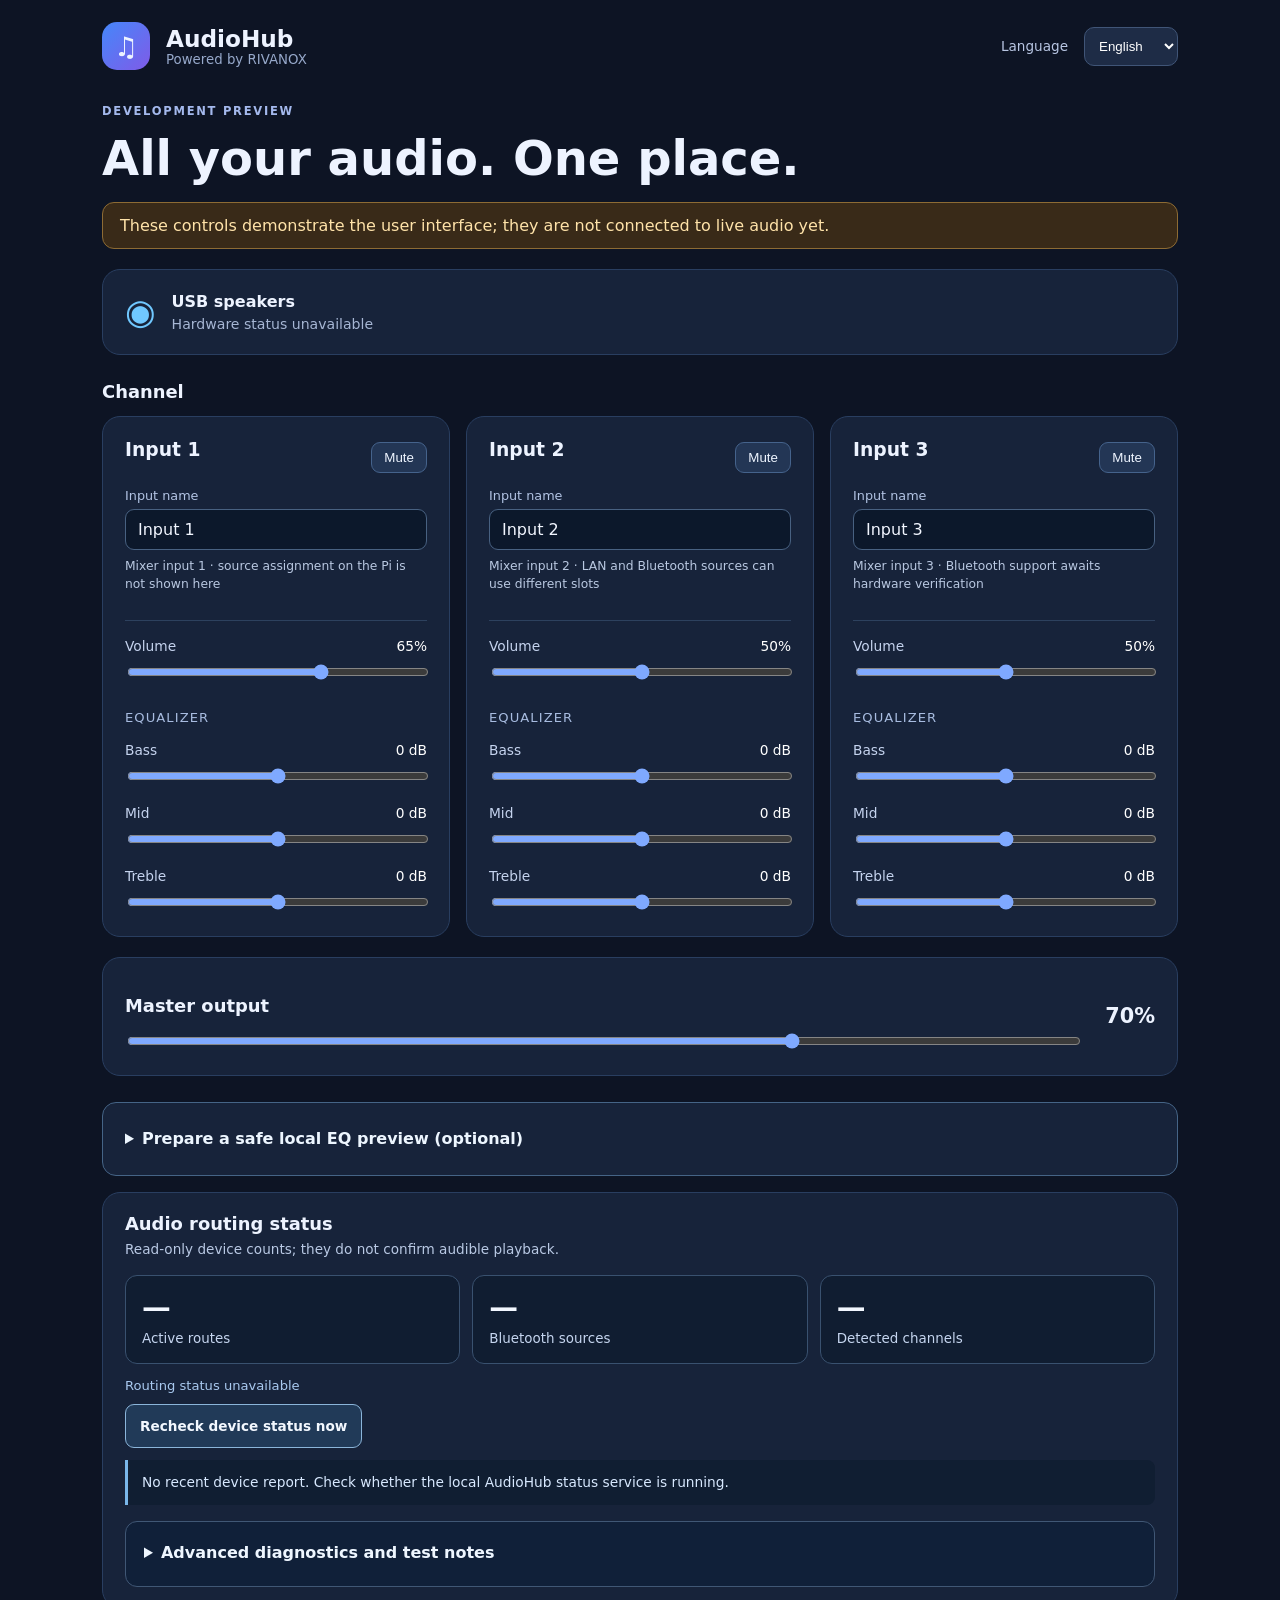
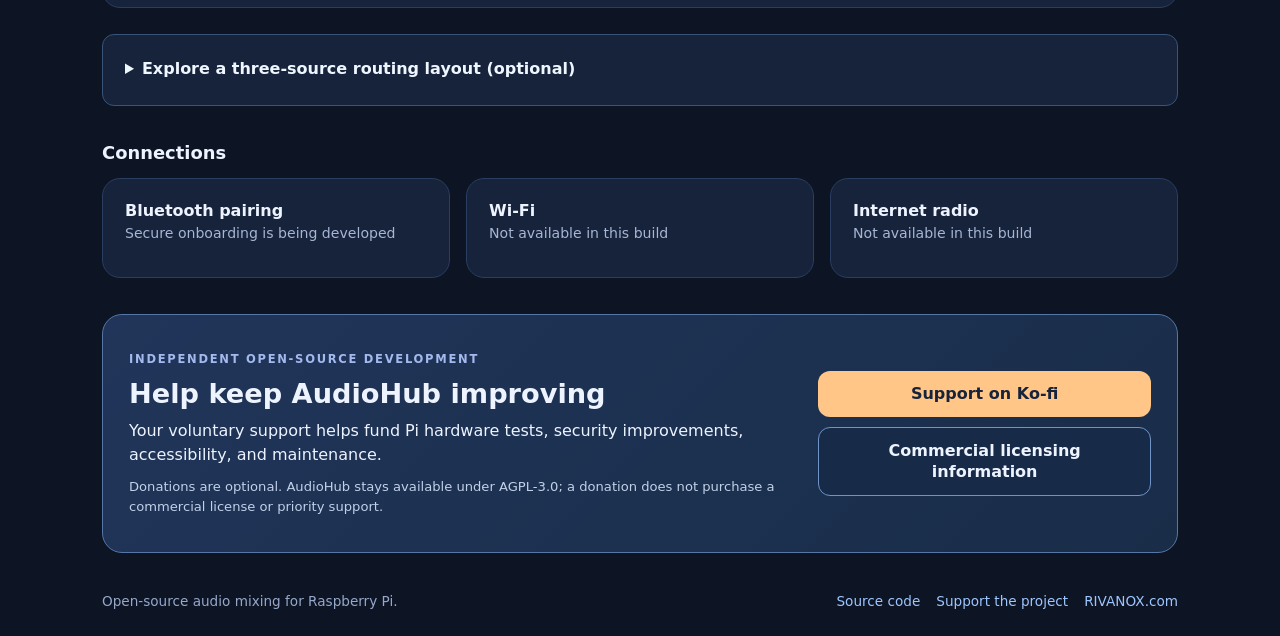
==== web/index.html @ e11a84d7 "feat(web): add accessible neutral three-band EQ local preview guide" ====
<!doctype html>
<html lang="en">
<head>
  <meta charset="utf-8">
  <meta name="viewport" content="width=device-width, initial-scale=1">
  <meta name="theme-color" content="#10192b">
  <meta name="description" content="AudioHub – multilingual audio mixer for Raspberry Pi, powered by RIVANOX">
  <title>AudioHub · RIVANOX</title>
  <link rel="stylesheet" href="./styles.css">
  <script src="./app.js" defer></script>
</head>
<body>
  <div class="shell">
    <header>
      <div class="brand"><div class="logo" aria-hidden="true">♫</div><div><strong>AudioHub</strong><small data-t="powered">Powered by RIVANOX</small></div></div>
      <label class="language"><span data-t="language">Language</span><select id="language" aria-label="Language">
        <option value="en">English</option><option value="de">Deutsch</option><option value="es">Español</option><option value="fr">Français</option><option value="it">Italiano</option>
      </select></label>
    </header>
    <main>
      <div class="intro"><p class="eyebrow" data-t="preview">Development preview</p><h1 data-t="tagline">All your audio. One place.</h1></div>
      <div class="warning" role="status" data-t="previewNotice">These controls demonstrate the user interface; they are not connected to live audio yet.</div>
      <section class="device">
        <div class="device-icon" aria-hidden="true">◉</div>
        <div><strong data-t="speaker">USB speakers</strong><p data-t="speakerState">Hardware detection pending</p></div>
      </section>
      
      <h2 data-t="channel">Channel</h2>
      <div id="channels" class="grid"></div>
      <section class="device master"><div><h2 data-t="master">Master output</h2><input id="master" type="range" min="0" max="100" value="70" aria-label="Master output"></div><output id="master-value" for="master">70%</output></section>
      <details class="eq-operator-guide" id="eq-operator-guide">
        <summary data-t="eqGuideTitle">Prepare a safe local EQ preview (optional)</summary>
        <p id="eq-guide-note" data-t="eqGuideNotice">Browser EQ sliders are only examples, not saved Pi settings. This guide never reads or changes device EQ, routing or sound. Run commands only at an authorized Pi terminal.</p>
        <div class="eq-guide-fields">
          <label for="eq-guide-slot"><span data-t="eqGuideSlot">Technical input for the example</span>
            <select id="eq-guide-slot" aria-describedby="eq-guide-note">
              <option value="music" data-t="input1">Input 1</option>
              <option value="laptop" data-t="input2">Input 2</option>
              <option value="tablet" data-t="input3">Input 3</option>
            </select>
          </label>
        </div>
        <p id="eq-guide-feedback" role="status" aria-live="polite" data-t="eqGuideReady">Read-only local preview prepared from browser-only example values.</p>
        <label for="eq-guide-preview-command" data-t="eqGuidePreviewLabel">1. Review an EQ curve at the Pi (never applies audio)</label>
        <textarea id="eq-guide-preview-command" readonly rows="2" spellcheck="false" aria-describedby="eq-guide-note eq-guide-feedback"></textarea>
        <div class="eq-guide-actions">
          <button type="button" id="eq-guide-copy-preview" data-t="eqGuideCopyPreview">Copy preview command</button>
        </div>
        <label for="eq-guide-compare-command" data-t="eqGuideCompareLabel">2. Read saved versus staged EQ status at the Pi</label>
        <textarea id="eq-guide-compare-command" readonly rows="2" spellcheck="false" aria-describedby="eq-guide-note eq-guide-compare-note">PYTHONPATH=/opt/audiohub/src python3 -m audiohub.eq_setup --compare-staged --format text</textarea>
        <p id="eq-guide-compare-note" data-t="eqGuideCompareNotice">Even a matching on-disk stage does not prove it is loaded or audible. Saving and staging require separate owner-local confirmation; neither happens here.</p>
        <div class="eq-guide-actions">
          <button type="button" id="eq-guide-copy-compare" data-t="eqGuideCopyCompare">Copy status command</button>
          <span id="eq-guide-copy-status" role="status" aria-live="polite"></span>
        </div>
        <fieldset class="eq-guide-transfer" aria-describedby="eq-guide-transfer-note">
          <legend data-t="eqGuideTransferTitle">Preview copying or swapping two saved input EQ curves</legend>
          <p id="eq-guide-transfer-note" data-t="eqGuideTransferNotice">This generates only a local Pi preview. The browser cannot read actual saved curves; choosing an input does not change its EQ.</p>
          <div class="eq-guide-fields">
            <label for="eq-guide-transfer-mode"><span data-t="eqGuideTransferMode">Operation</span>
              <select id="eq-guide-transfer-mode">
                <option value="copy-eq" data-t="eqGuideTransferCopy">Copy source EQ to target</option>
                <option value="swap-eq" data-t="eqGuideTransferSwap">Swap both EQ curves</option>
              </select>
            </label>
            <label for="eq-guide-transfer-source"><span data-t="eqGuideTransferSource">Source or first input</span>
              <select id="eq-guide-transfer-source">
                <option value="music" data-t="input1">Input 1</option>
                <option value="laptop" data-t="input2">Input 2</option>
                <option value="tablet" data-t="input3">Input 3</option>
              </select>
            </label>
            <label for="eq-guide-transfer-target"><span data-t="eqGuideTransferTarget">Target or second input</span>
              <select id="eq-guide-transfer-target">
                <option value="music" data-t="input1">Input 1</option>
                <option value="laptop" data-t="input2">Input 2</option>
                <option value="tablet" data-t="input3" selected>Input 3</option>
              </select>
            </label>
          </div>
          <p id="eq-guide-transfer-feedback" role="status" aria-live="polite" data-t="eqGuideTransferReady">Read-only Pi command prepared. The actual saved EQ is checked only in the local preview.</p>
          <label for="eq-guide-transfer-command" data-t="eqGuideTransferCommandLabel">3. Review both inputs in a local read-only preview</label>
          <textarea id="eq-guide-transfer-command" readonly rows="2" spellcheck="false" aria-describedby="eq-guide-transfer-note eq-guide-transfer-feedback"></textarea>
          <div class="eq-guide-actions">
            <button type="button" id="eq-guide-copy-transfer" data-t="eqGuideTransferCopyCommand">Copy transfer preview</button>
          </div>
        </fieldset>
        <fieldset class="eq-guide-neutral" aria-describedby="eq-guide-neutral-note">
          <legend data-t="eqGuideNeutralTitle">Preview a neutral (0 dB) EQ curve for one input</legend>
          <p id="eq-guide-neutral-note" data-t="eqGuideNeutralNotice">Only a local Pi read-only preview is generated. Neutralizing EQ affects the saved three-band curve only after a separate owner approval; this browser never changes it.</p>
          <div class="eq-guide-fields">
            <label for="eq-guide-neutral-slot"><span data-t="eqGuideNeutralSlot">Input to preview</span>
              <select id="eq-guide-neutral-slot" aria-describedby="eq-guide-neutral-note">
                <option value="music" data-t="input1">Input 1</option>
                <option value="laptop" data-t="input2">Input 2</option>
                <option value="tablet" data-t="input3">Input 3</option>
              </select>
            </label>
          </div>
          <p id="eq-guide-neutral-feedback" role="status" aria-live="polite" data-t="eqGuideNeutralReady">A non-mutating preview can show the difference from the saved EQ to 0 dB.</p>
          <label for="eq-guide-neutral-command" data-t="eqGuideNeutralCommandLabel">4. Preview neutral saved EQ at the Pi (no save or audio change)</label>
          <textarea id="eq-guide-neutral-command" readonly rows="2" spellcheck="false" aria-describedby="eq-guide-neutral-note eq-guide-neutral-feedback"></textarea>
          <div class="eq-guide-actions">
            <button type="button" id="eq-guide-copy-neutral" data-t="eqGuideNeutralCopyCommand">Copy neutral-EQ preview</button>
          </div>
        </fieldset>
      </details>
      <section class="routing-summary" aria-labelledby="routing-title">
        <h2 id="routing-title" data-t="routingTitle">Audio routing status</h2>
        <p class="routing-explainer" data-t="routingNotice">Read-only device counts; they do not confirm audible playback.</p>
        <div class="routing-metrics">
          <div class="routing-metric"><strong id="routing-routes">—</strong><span data-t="routingRoutes">Active routes</span></div>
          <div class="routing-metric"><strong id="routing-bluetooth">—</strong><span data-t="routingBluetooth">Bluetooth sources</span></div>
          <div class="routing-metric"><strong id="routing-channels">—</strong><span data-t="routingChannels">Detected channels</span></div>
        </div>
        <p class="routing-freshness" id="routing-freshness" role="status" aria-live="polite" data-t="routingPending">Waiting for first status check</p>
        <div class="routing-recheck-actions"><button type="button" id="routing-recheck" data-t="routingRecheck">Recheck device status now</button><span id="routing-recheck-status" role="status" aria-live="polite"></span></div>
        <p class="routing-diagnostic" id="routing-diagnostic" aria-live="polite" data-t="routingDiagPending">Diagnostic guidance will appear after the first status check.</p>
        <details class="routing-tools-panel" id="routing-tools-panel">
          <summary data-t="routingToolsTitle">Advanced diagnostics and test notes</summary>
          <p class="routing-tools-note" data-t="routingToolsNote">Optional local test notes, sanitized history, JSON export and comparison. These do not prove audible sound or authorize a release.</p>
        <details class="routing-history-panel">
          <summary data-t="routingHistoryTitle">Recent local routing changes</summary>
          <p class="routing-history-note" data-t="routingHistoryNote">Up to eight sanitized changes seen on this page are also included in the diagnostic JSON download. Times come from your browser clock. This does not prove audio or hardware fitness; reloading the page clears the history.</p>
          <ol id="routing-history-list" class="routing-history-list" aria-live="off"></ol>
          <div class="routing-history-actions"><button type="button" id="routing-history-clear" data-t="routingHistoryClear">Clear change history</button><span id="routing-history-status" role="status" aria-live="polite"></span></div>
        </details>
        <fieldset class="routing-observations" aria-describedby="routing-observations-note">
          <legend data-t="routingObservationsTitle">Manual sound observations</legend>
          <p id="routing-observations-note" data-t="routingObservationsNote">Record what you personally heard during an isolated test. These unverified selections exist only on this page (reloading resets them) and do not approve the hardware or a release. The exported timestamp comes from your browser clock.</p>
          <div class="routing-observation-grid">
            <label for="routing-observation-usb"><span data-t="routingObservationUsb">USB speaker sound</span><select id="routing-observation-usb">
              <option value="not_tested" data-t="routingNotTested">Not tested</option><option value="heard" data-t="routingHeard">Heard</option><option value="not_heard" data-t="routingNotHeard">Not heard</option>
            </select></label>
            <label for="routing-observation-bluetooth"><span data-t="routingObservationBluetooth">Bluetooth source sound</span><select id="routing-observation-bluetooth">
              <option value="not_tested" data-t="routingNotTested">Not tested</option><option value="heard" data-t="routingHeard">Heard</option><option value="not_heard" data-t="routingNotHeard">Not heard</option>
            </select></label>
            <label for="routing-observation-three"><span data-t="routingObservationThree">Three inputs audible simultaneously</span><select id="routing-observation-three">
              <option value="not_tested" data-t="routingNotTested">Not tested</option><option value="heard" data-t="routingHeard">Heard</option><option value="not_heard" data-t="routingNotHeard">Not heard</option>
            </select></label>
            <label for="routing-observation-dual-bt"><span data-t="routingObservationDualBluetooth">Two Bluetooth sources audible simultaneously</span><select id="routing-observation-dual-bt">
              <option value="not_tested" data-t="routingNotTested">Not tested</option><option value="heard" data-t="routingHeard">Heard</option><option value="not_heard" data-t="routingNotHeard">Not heard</option>
            </select></label>
            <label for="routing-observation-usb-reconnect"><span data-t="routingObservationUsbReconnect">USB sound after reconnecting speakers</span><select id="routing-observation-usb-reconnect">
              <option value="not_tested" data-t="routingNotTested">Not tested</option><option value="heard" data-t="routingHeard">Heard</option><option value="not_heard" data-t="routingNotHeard">Not heard</option>
            </select></label>
          </div>
          <div class="routing-reset-actions"><button type="button" id="routing-observations-reset" data-t="routingObservationsReset">Clear test observations</button><span id="routing-observations-reset-status" role="status" aria-live="polite"></span></div>
        </fieldset>
        <div class="routing-export-actions"><button type="button" id="routing-export" class="routing-export" data-t="routingExport">Download diagnostic report</button><span id="routing-export-status" role="status" aria-live="polite"></span></div>
        <details class="routing-compare-panel">
          <summary data-t="routingCompareTitle">Compare a previous diagnostic report</summary>
          <p id="routing-compare-note" data-t="routingCompareNote">Choose a previous AudioHub v4 JSON report from this device (maximum 64 KiB). It stays in this browser and is never uploaded. Sanitized routing counts are compared with recent live status; former human listening notes are compared with your current selections. Neither comparison proves audible sound or hardware acceptance.</p>
          <div class="routing-compare-actions">
            <label for="routing-compare-file" data-t="routingCompareFile">Previous local JSON report</label>
            <input type="file" id="routing-compare-file" accept=".json,application/json" aria-describedby="routing-compare-note" />
            <button type="button" id="routing-compare-clear" data-t="routingCompareClear">Clear comparison</button>
          </div>
          <p id="routing-compare-status" role="status" aria-live="polite" data-t="routingCompareNoFile">No comparison report selected.</p>
          <div class="routing-compare-table-wrap">
            <table id="routing-compare-table" hidden>
              <caption data-t="routingCompareTitle">Compare a previous diagnostic report</caption>
              <thead><tr><th scope="col" data-t="routingCompareColumnMetric">Metric</th><th scope="col" data-t="routingCompareColumnPrevious">Previous report</th><th scope="col" data-t="routingCompareColumnCurrent">Live status</th><th scope="col" data-t="routingCompareColumnChange">Change</th></tr></thead>
              <tbody>
                <tr><th scope="row" data-t="routingCompareUsb">USB speakers detected</th><td id="routing-compare-old-usb"></td><td id="routing-compare-new-usb"></td><td id="routing-compare-diff-usb"></td></tr>
                <tr><th scope="row" data-t="routingRoutes">Active routes</th><td id="routing-compare-old-active_routes"></td><td id="routing-compare-new-active_routes"></td><td id="routing-compare-diff-active_routes"></td></tr>
                <tr><th scope="row" data-t="routingBluetooth">Bluetooth sources</th><td id="routing-compare-old-bluetooth_sources"></td><td id="routing-compare-new-bluetooth_sources"></td><td id="routing-compare-diff-bluetooth_sources"></td></tr>
                <tr><th scope="row" data-t="routingChannels">Detected channels</th><td id="routing-compare-old-virtual_channel_count"></td><td id="routing-compare-new-virtual_channel_count"></td><td id="routing-compare-diff-virtual_channel_count"></td></tr>
              </tbody>
            </table>
          </div>
          <h3 class="routing-compare-observations-heading" data-t="routingCompareObservationsTitle">Manual listening observations</h3>
          <p class="routing-compare-observations-note" data-t="routingCompareObservationsNote">These are human-entered notes, not device measurements or proof of sound. Compare the previous report with selections on this page; missing or invalid earlier notes stay unavailable.</p>
          <div class="routing-compare-table-wrap">
            <table id="routing-compare-observations-table" hidden>
              <caption data-t="routingCompareObservationsTitle">Manual listening observations</caption>
              <thead><tr><th scope="col" data-t="routingCompareColumnMetric">Test</th><th scope="col" data-t="routingCompareColumnPrevious">Previous report</th><th scope="col" data-t="routingCompareObservationsCurrent">Current manual note</th><th scope="col" data-t="routingCompareColumnChange">Change</th></tr></thead>
              <tbody>
                <tr><th scope="row" data-t="routingObservationUsb">USB speaker sound</th><td id="routing-compare-note-old-usb_output_audio"></td><td id="routing-compare-note-new-usb_output_audio"></td><td id="routing-compare-note-diff-usb_output_audio"></td></tr>
                <tr><th scope="row" data-t="routingObservationBluetooth">Bluetooth source sound</th><td id="routing-compare-note-old-bluetooth_source_audio"></td><td id="routing-compare-note-new-bluetooth_source_audio"></td><td id="routing-compare-note-diff-bluetooth_source_audio"></td></tr>
                <tr><th scope="row" data-t="routingObservationThree">Three inputs audible simultaneously</th><td id="routing-compare-note-old-three_inputs_simultaneously_audible"></td><td id="routing-compare-note-new-three_inputs_simultaneously_audible"></td><td id="routing-compare-note-diff-three_inputs_simultaneously_audible"></td></tr>
                <tr><th scope="row" data-t="routingObservationDualBluetooth">Two Bluetooth sources audible simultaneously</th><td id="routing-compare-note-old-two_bluetooth_sources_simultaneously_audible"></td><td id="routing-compare-note-new-two_bluetooth_sources_simultaneously_audible"></td><td id="routing-compare-note-diff-two_bluetooth_sources_simultaneously_audible"></td></tr>
                <tr><th scope="row" data-t="routingObservationUsbReconnect">USB sound after reconnecting speakers</th><td id="routing-compare-note-old-usb_audio_after_reconnect"></td><td id="routing-compare-note-new-usb_audio_after_reconnect"></td><td id="routing-compare-note-diff-usb_audio_after_reconnect"></td></tr>
              </tbody>
            </table>
          </div>
        </details>
        </details>
      </section>
      <details class="routing-plan-disclosure">
        <summary data-t="routingPlanDisclosureTitle">Explore a three-source routing layout (optional)</summary>
        <p class="routing-plan-disclosure-note" data-t="routingPlanDisclosureNote">Offline what-if planner; does not read or change the actual device.</p>
      <section class="routing-plan" aria-labelledby="routing-plan-title">
        <h2 id="routing-plan-title" data-t="routingPlanTitle">Try a three-input routing layout</h2>
        <p id="routing-plan-note" class="routing-plan-note" data-t="routingPlanNotice">Browser-only example. Choose the mixer input for LAN and up to two unnamed Bluetooth sources. This cannot read or change real device assignments, pairing or sound.</p>
        <div class="routing-plan-options" role="group" aria-describedby="routing-plan-note">
          <label for="routing-plan-lan"><span data-t="routingPlanLan">LAN source</span>
            <select id="routing-plan-lan">
              <option value="music" data-t="input1">Input 1</option>
              <option value="laptop" data-t="input2" selected>Input 2</option>
              <option value="tablet" data-t="input3">Input 3</option>
            </select>
          </label>
          <label for="routing-plan-bt1"><span data-t="routingPlanBt1">Bluetooth source 1 (example)</span>
            <select id="routing-plan-bt1">
              <option value="unused" data-t="routingPlanUnused">Unassigned</option>
              <option value="music" data-t="input1" selected>Input 1</option>
              <option value="laptop" data-t="input2">Input 2</option>
              <option value="tablet" data-t="input3">Input 3</option>
            </select>
          </label>
          <label for="routing-plan-bt2"><span data-t="routingPlanBt2">Bluetooth source 2 (example)</span>
            <select id="routing-plan-bt2">
              <option value="unused" data-t="routingPlanUnused">Unassigned</option>
              <option value="music" data-t="input1">Input 1</option>
              <option value="laptop" data-t="input2">Input 2</option>
              <option value="tablet" data-t="input3" selected>Input 3</option>
            </select>
          </label>
        </div>
        <p id="routing-plan-status" class="routing-plan-status" role="status" aria-live="polite">Example layout only; nothing applied.</p>
        <ul id="routing-plan-list" class="routing-plan-list" aria-label="Example routing assignments"></ul>
        <div class="routing-plan-actions">
          <button type="button" id="routing-plan-reset" data-t="routingPlanReset">Reset example layout</button>
          <span id="routing-plan-reset-status" role="status" aria-live="polite"></span>
        </div>
        <div class="routing-plan-command" aria-labelledby="routing-plan-command-title">
          <h3 id="routing-plan-command-title" data-t="routingGuideTitle">Prepare a local read-only route preview</h3>
          <p id="routing-guide-intro" data-t="routingGuideIntro">Only for an existing manual LAN plus two-Bluetooth assignment. Check the current private source slots on the Pi first. The browser cannot detect actual Bluetooth identities or routing.</p>
          <p class="routing-guide-inspect" data-t="routingGuideInspect">On the authorized local Pi terminal, first inspect: python3 -m audiohub.source_routes --format text slots</p>
          <div class="routing-plan-options" role="group" aria-describedby="routing-guide-intro">
            <label for="routing-guide-from-bt1"><span data-t="routingGuideFromBt1">Current input of Bluetooth source A (verified locally)</span>
              <select id="routing-guide-from-bt1">
                <option value="unknown" data-t="routingGuideUnknown" selected>Choose verified current input</option>
                <option value="music" data-t="input1">Input 1</option>
                <option value="laptop" data-t="input2">Input 2</option>
                <option value="tablet" data-t="input3">Input 3</option>
              </select>
            </label>
            <label for="routing-guide-from-bt2"><span data-t="routingGuideFromBt2">Current input of Bluetooth source B (verified locally)</span>
              <select id="routing-guide-from-bt2">
                <option value="unknown" data-t="routingGuideUnknown" selected>Choose verified current input</option>
                <option value="music" data-t="input1">Input 1</option>
                <option value="laptop" data-t="input2">Input 2</option>
                <option value="tablet" data-t="input3">Input 3</option>
              </select>
            </label>
          </div>
          <p id="routing-guide-status" class="routing-plan-status" role="status" aria-live="polite" data-t="routingGuideNeedSlots">No command yet: select both verified current Bluetooth inputs and all three distinct target inputs.</p>
          <section class="routing-guide-comparison" aria-labelledby="routing-guide-comparison-title" aria-describedby="routing-guide-comparison-note">
            <h4 id="routing-guide-comparison-title" data-t="routingGuideComparisonTitle">Assumed current → planned roles</h4>
            <p id="routing-guide-comparison-note" data-t="routingGuideComparisonNotice">The current layout is inferred only from the slots you selected, not read from the Pi. Confirm all source identities locally; possible audio interruptions are not predicted.</p>
            <ul id="routing-guide-comparison-list" aria-label="Assumed changes for each source" aria-live="polite" aria-relevant="additions removals text"></ul>
          </section>
          <label for="routing-guide-command"><span data-t="routingGuideCommandLabel">Read-only local preview command (copy manually; never executed here)</span></label>
          <textarea id="routing-guide-command" readonly rows="3" spellcheck="false" aria-describedby="routing-guide-status routing-guide-warning" placeholder="" autocomplete="off"></textarea>
          <p id="routing-guide-warning" class="routing-plan-scope" data-t="routingGuideWarning">This only prepares a read-only local CLI preview. It does not verify device identity, pair devices, connect, apply routes or authorize confirmation. Match the current private policy and independently inspect its revision before any local change.</p>
        </div>
        <p class="routing-plan-scope" data-t="routingPlanScope">The real Pi route policy is private and unavailable to this page. Source assignments still require an authorized local terminal, a read-only revision preview and separate confirmation. Bluetooth labels here are placeholders, not device identities.</p>
      </section>
      </details>
      <section class="extra"><h2 data-t="connection">Connections</h2><div class="grid small"><div class="tile"><strong data-t="bluetooth">Bluetooth pairing</strong><p data-t="security">Secure onboarding is being developed</p></div><div class="tile"><strong data-t="wifi">Wi-Fi</strong><p data-t="notAvailable">Not available in this build</p></div><div class="tile"><strong data-t="radio">Internet radio</strong><p data-t="notAvailable">Not available in this build</p></div></div></section>
      <section class="support-feature" aria-labelledby="support-feature-title">
        <div class="support-feature-copy">
          <p class="eyebrow" data-t="sustainabilityEyebrow">Independent open-source development</p>
          <h2 id="support-feature-title" data-t="sustainabilityTitle">Help keep AudioHub improving</h2>
          <p data-t="sustainabilityDescription">Your voluntary support helps fund Pi hardware tests, security improvements, accessibility, and maintenance.</p>
          <p class="support-feature-disclosure" data-t="sustainabilityDisclosure">Donations are optional. AudioHub stays available under AGPL-3.0; a donation does not purchase a commercial license or priority support.</p>
        </div>
        <div class="support-feature-actions">
          <a class="support-feature-primary" href="https://ko-fi.com/RIVANOX" rel="noopener noreferrer" data-t="sustainabilityDonate">Support on Ko-fi</a>
          <a class="support-feature-secondary" href="https://github.com/RIVANOXcom/rivanox-audiohub/blob/main/docs/COMMERCIAL-LICENSING.md" rel="noopener noreferrer" data-t="sustainabilityCommercial">Commercial licensing information</a>
        </div>
      </section>
    </main>
    <footer><span data-t="copyright">Open-source audio mixing for Raspberry Pi.</span><nav><a href="https://github.com/RIVANOXcom/rivanox-audiohub" data-t="source" rel="noopener noreferrer">Source code</a><a href="https://ko-fi.com/RIVANOX" data-t="support" rel="noopener noreferrer">Support the project</a><a href="https://rivanox.com" rel="noopener noreferrer">RIVANOX.com</a></nav></footer>
  </div>
</body>
</html>
---- web/styles.css ----
:root{color-scheme:dark;font-family:system-ui,-apple-system,BlinkMacSystemFont,"Segoe UI",sans-serif;background:#0d1424;color:#edf3ff}*{box-sizing:border-box}body{margin:0}.shell{max-width:1120px;margin:auto;padding:22px}header,.brand,.language,.device,footer,.slider-title{display:flex;align-items:center;justify-content:space-between;gap:16px}.brand{justify-content:flex-start}.brand strong{display:block;font-size:1.45rem}.brand small{display:block;color:#97a9cb}.logo{font-size:27px;font-weight:bold;background:linear-gradient(135deg,#4587fa,#7f5be8);width:48px;height:48px;display:grid;place-items:center;border-radius:15px}.language{font-size:.85rem;color:#b8c6e3}.language select{background:#1e2c46;border:1px solid #405577;color:#fff;border-radius:10px;padding:10px}.intro{margin:34px 0 16px}.eyebrow{text-transform:uppercase;letter-spacing:.15em;color:#a4b9ed;font-size:.72rem;font-weight:800}.intro h1{font-size:clamp(1.8rem,4vw,3rem);margin:0}.warning{padding:13px 17px;background:#392a18;border:1px solid #8d6b34;color:#ffe3a9;border-radius:12px;margin-bottom:20px}.device,.card,.tile{background:#17233a;border:1px solid #293e60;border-radius:18px;padding:22px}.device{justify-content:flex-start;margin-bottom:26px}.device-icon{font-size:35px;color:#70c8ff}.device p,.tile p{color:#a6b6d4;margin:5px 0 0;font-size:.88rem}h2{font-size:1.12rem}.grid{display:grid;grid-template-columns:repeat(3,minmax(0,1fr));gap:16px}.card h3{margin:0 0 16px}.card-top{display:flex;justify-content:space-between;gap:10px;align-items:center}.card button{padding:7px 12px;border:1px solid #45638c;background:#233655;color:#eef5ff;border-radius:9px;cursor:pointer}.card button[aria-pressed="true"]{background:#713c47}.control{margin-top:17px}.slider-title{font-size:.86rem;margin-bottom:8px;color:#c5d3ee}.slider-title output{color:#fff;font-variant-numeric:tabular-nums}input[type=range]{accent-color:#7fa9ff;width:100%;cursor:pointer}.card .eq-title{margin-top:26px;font-size:.82rem;color:#a8bce0;text-transform:uppercase;letter-spacing:.08em}.master{margin-top:20px;justify-content:space-between}.master>div{flex:1}.master output{font-size:1.3rem;font-weight:800;min-width:60px;text-align:right}.extra{margin:36px 0}.small .tile{min-height:100px}footer{margin:40px 0 5px;color:#96a8ca;font-size:.85rem;align-items:flex-start}footer nav{display:flex;flex-wrap:wrap;gap:16px}a{color:#9dc6ff;text-decoration:none}a:hover{text-decoration:underline}button:focus-visible,select:focus-visible,input:focus-visible,a:focus-visible{outline:2px solid #d8a1ff;outline-offset:3px}@media(max-width:800px){.grid{grid-template-columns:1fr}header{align-items:flex-start}.brand strong{font-size:1.2rem}.language{display:block;text-align:right}footer{flex-direction:column}.shell{padding:15px}.card{padding:20px}}

.channel-identity{padding:12px 0 8px;border-bottom:1px solid #2d415e}.channel-name-label{display:block;font-size:.8rem;color:#b3c4e4;margin-bottom:6px}.channel-name-input{display:block;width:100%;padding:10px 12px;background:#0c182b;color:#f2f6ff;border:1px solid #486181;border-radius:9px;font:inherit}.channel-hint{color:#b9c8e1;font-size:.77rem;line-height:1.4;margin:8px 0 4px}.channel-name-status{display:block;font-size:.75rem;color:#a6cafa;min-height:1.25em}.channel-name-input:focus-visible{outline:2px solid #d8a1ff;outline-offset:3px}


/* Voluntary RIVANOX funding: visible but never a paywall or audio control. */
.support-feature{display:grid;grid-template-columns:minmax(0,1.6fr) minmax(220px,.8fr);align-items:center;gap:24px;margin:36px 0 12px;padding:26px;border:1px solid #5577a5;border-radius:20px;background:linear-gradient(135deg,#203559,#192d49)}
.support-feature h2{font-size:clamp(1.25rem,2.2vw,1.7rem);margin:8px 0 10px}
.support-feature-copy>p:not(.eyebrow){line-height:1.5;margin:10px 0}
.support-feature-disclosure{font-size:.82rem;color:#c1d1e8}
.support-feature-actions{display:flex;flex-direction:column;gap:10px}
.support-feature-actions a{display:block;min-height:44px;padding:12px 15px;border-radius:12px;font-weight:700;text-align:center;line-height:1.35}
.support-feature-primary{background:#ffc688;color:#17233a;text-decoration:none}
.support-feature-primary:hover{background:#ffe0b0;color:#10192b;text-decoration:none}
.support-feature-secondary{background:#172a48;border:1px solid #7094c7;color:#edf3ff}
.support-feature-secondary:hover{background:#283f66;color:#fff;text-decoration:none}
@media(max-width:800px){.support-feature{grid-template-columns:minmax(0,1fr);padding:20px}}

/* Name validation: show the same error state visually and to assistive tech. */
.channel-name-input[aria-invalid="true"]{border-color:#ffb5b5;box-shadow:0 0 0 1px #ffb5b5}
.channel-name-status[data-invalid="true"]{color:#ffcece}

/* Read-only, sanitized device metrics. Values are unknown without fresh status. */
.routing-summary{background:#17233a;border:1px solid #293e60;border-radius:18px;padding:20px 22px;margin:-10px 0 26px}
.routing-summary h2{margin:0 0 6px}
.routing-explainer{color:#b9c9e4;font-size:.85rem;line-height:1.45;margin:0 0 16px}
.routing-metrics{display:grid;grid-template-columns:repeat(3,minmax(0,1fr));gap:12px}
.routing-metric{background:#101d31;border:1px solid #39516f;border-radius:12px;padding:14px 16px;min-width:0}
.routing-metric strong{display:block;font-size:1.8rem;line-height:1.2;font-variant-numeric:tabular-nums;color:#f2f7ff}
.routing-metric span{display:block;font-size:.84rem;line-height:1.4;color:#c5d5ef;margin-top:5px}
.routing-freshness{color:#a9c9ef;font-size:.82rem;margin:14px 0 0}
@media(max-width:560px){.routing-summary{padding:18px}.routing-metrics{grid-template-columns:1fr}.routing-metric{display:flex;align-items:center;gap:16px}.routing-metric strong{min-width:28px}.routing-metric span{margin:0}}

/* Operator hints are read-only suggestions, never hardware acceptance results. */
.routing-diagnostic{margin:12px 0 0;padding:12px 14px;border-left:3px solid #79b6e9;border-radius:0 8px 8px 0;background:#101e32;color:#d8e9ff;font-size:.86rem;line-height:1.55}

/* Explicit, user-initiated export of redacted local read-only status only. */
.routing-export-actions{display:flex;flex-wrap:wrap;align-items:center;gap:12px;margin-top:16px}
.routing-export{font:inherit;font-weight:650;border:1px solid #93b9e3;border-radius:9px;background:#203b5a;color:#f3f8ff;padding:10px 14px;cursor:pointer;min-height:44px}
.routing-export:hover{background:#294c73}
.routing-export:focus-visible{outline:3px solid #d8a1ff;outline-offset:3px}
#routing-export-status{color:#c6d9f0;font-size:.82rem;line-height:1.45}

/* Explicit manual observations for offline alpha testing; not device proof. */
.routing-observations{margin:18px 0 0;padding:14px 16px;border:1px solid #436588;border-radius:12px;min-width:0}
.routing-observations legend{padding:0 8px;font-weight:650;color:#f3f7ff}
#routing-observations-note{color:#bfcee3;font-size:.82rem;line-height:1.5;margin:0 0 12px}
.routing-observation-grid{display:grid;grid-template-columns:repeat(3,minmax(0,1fr));gap:12px}
.routing-observation-grid label{display:flex;flex-direction:column;gap:8px;color:#dae7fa;font-size:.83rem;min-width:0}
.routing-observation-grid select{font:inherit;min-width:0;width:100%;min-height:44px;border:1px solid #7b9bbf;border-radius:8px;background:#0c1d35;color:#f3f7ff;padding:8px}
.routing-observation-grid select:focus-visible{outline:2px solid #d8a1ff;outline-offset:3px}
@media(max-width:700px){.routing-observation-grid{grid-template-columns:1fr}}

/* Clear only the browser-local, self-reported bench observations. */
.routing-reset-actions{display:flex;flex-wrap:wrap;align-items:center;gap:10px;margin-top:14px}
#routing-observations-reset{font:inherit;font-size:.85rem;min-height:44px;border:1px solid #80a9d3;border-radius:8px;background:#263b55;color:#f4f8ff;padding:10px 13px;cursor:pointer}
#routing-observations-reset:hover{background:#345475}
#routing-observations-reset:focus-visible{outline:3px solid #d8a1ff;outline-offset:3px}
#routing-observations-reset-status{font-size:.82rem;color:#c1dcf0;line-height:1.4}

/* On-demand read-only status recheck after changing physical connections. */
.routing-recheck-actions{display:flex;flex-wrap:wrap;align-items:center;gap:12px;margin-top:11px}
#routing-recheck{font:inherit;font-weight:600;font-size:.85rem;min-height:44px;background:#213a58;color:#f3f8ff;border:1px solid #8bb5da;border-radius:9px;padding:10px 14px;cursor:pointer}
#routing-recheck:hover{background:#2b4a6d}
#routing-recheck:focus-visible{outline:3px solid #d8a1ff;outline-offset:3px}
#routing-recheck-status{font-size:.82rem;line-height:1.4;color:#bfd8ef}

/* Bounded, session-only timeline of sanitized routing changes. */
.routing-history-panel{border:1px solid #355778;border-radius:12px;padding:12px 14px;margin:14px 0;background:#111f33}
.routing-history-panel summary{cursor:pointer;color:#e1edff;font-weight:650;min-height:32px}
.routing-history-panel summary:focus-visible{outline:3px solid #d8a1ff;outline-offset:3px}
.routing-history-note{color:#bfcfe3;font-size:.82rem;line-height:1.5}
.routing-history-list{margin:12px 0;padding-left:22px;color:#deebfc;font-size:.84rem;line-height:1.55}
.routing-history-list li{padding:5px 0;overflow-wrap:anywhere}
.routing-history-actions{display:flex;flex-wrap:wrap;align-items:center;gap:12px}
#routing-history-clear{font:inherit;min-height:44px;border:1px solid #8bb5da;background:#213a58;color:#f3f8ff;border-radius:9px;padding:10px 14px;cursor:pointer}
#routing-history-clear:hover{background:#2b4a6d}
#routing-history-clear:focus-visible{outline:3px solid #d8a1ff;outline-offset:3px}
#routing-history-status{color:#c4d9ed;font-size:.82rem;line-height:1.4}

/* Offline-only comparison of whitelisted v4 status counters; never a device command. */
.routing-compare-panel{margin:16px 0 0;border:1px solid #436588;border-radius:12px;background:#111f33;padding:12px 14px}
.routing-compare-panel summary{cursor:pointer;font-weight:650;color:#e1edff;min-height:32px}
.routing-compare-panel summary:focus-visible{outline:3px solid #d8a1ff;outline-offset:3px}
#routing-compare-note{font-size:.83rem;line-height:1.55;color:#bfcfe3}
.routing-compare-actions{display:flex;flex-wrap:wrap;gap:10px;align-items:center}
.routing-compare-actions label{font-size:.85rem;color:#e1edff}
#routing-compare-file{font:inherit;font-size:.82rem;min-height:44px;max-width:100%;color:#e1edff}
#routing-compare-file:focus-visible{outline:3px solid #d8a1ff;outline-offset:3px}
#routing-compare-clear{font:inherit;min-height:44px;background:#213a58;color:#f3f8ff;border:1px solid #8bb5da;border-radius:9px;padding:9px 13px;cursor:pointer}
#routing-compare-clear:hover{background:#2b4a6d}
#routing-compare-clear:focus-visible{outline:3px solid #d8a1ff;outline-offset:3px}
#routing-compare-status{font-size:.84rem;line-height:1.45;color:#c4d9ed}
.routing-compare-table-wrap{max-width:100%;overflow-x:auto}
#routing-compare-table{width:100%;border-collapse:collapse;font-size:.83rem;text-align:left}
#routing-compare-table[hidden]{display:none}
#routing-compare-table caption{position:absolute;width:1px;height:1px;padding:0;margin:-1px;overflow:hidden;clip:rect(0,0,0,0);white-space:nowrap}
#routing-compare-table th,#routing-compare-table td{padding:10px 8px;border-bottom:1px solid #355778;overflow-wrap:anywhere}
#routing-compare-table th{font-weight:600;color:#e1edff}
#routing-compare-table td{color:#c4d9ed}

/* Human-only hearing notes are visually separate from telemetry differences. */
.routing-compare-observations-heading{font-size:1rem;color:#e1edff;margin:18px 0 6px}
.routing-compare-observations-note{font-size:.82rem;color:#bfcfe3;line-height:1.5;margin:0 0 10px}
#routing-compare-observations-table{width:100%;border-collapse:collapse;font-size:.83rem;text-align:left}
#routing-compare-observations-table[hidden]{display:none}
#routing-compare-observations-table caption{position:absolute;width:1px;height:1px;padding:0;margin:-1px;overflow:hidden;clip:rect(0,0,0,0);white-space:nowrap}
#routing-compare-observations-table th,#routing-compare-observations-table td{padding:10px 8px;border-bottom:1px solid #355778;overflow-wrap:anywhere}
#routing-compare-observations-table th{font-weight:600;color:#e1edff}
#routing-compare-observations-table td{color:#c4d9ed}


/* Interactive browser-only source layout sketch. Never present it as device telemetry. */
.routing-plan{margin:0 0 26px;padding:20px 22px;background:#17233a;border:1px solid #385478;border-radius:18px}
.routing-plan h2{margin:0 0 8px}
.routing-plan-note,.routing-plan-scope{color:#bfcfe6;font-size:.85rem;line-height:1.55}
.routing-plan-note{margin:0 0 16px}
.routing-plan-scope{margin:14px 0 0}
.routing-plan-options{display:grid;grid-template-columns:repeat(3,minmax(0,1fr));gap:14px}
.routing-plan-options label{display:flex;flex-direction:column;gap:8px;color:#e4eefc;font-size:.86rem;min-width:0}
.routing-plan-options select{width:100%;min-width:0;min-height:44px;border:1px solid #759abd;border-radius:9px;background:#102039;color:#f3f8ff;font:inherit;padding:9px}
.routing-plan-status{font-size:.85rem;line-height:1.5;margin:15px 0 9px;color:#c5e1fa}
.routing-plan-status[data-invalid="true"]{color:#ffcece}
.routing-plan-list{display:grid;grid-template-columns:repeat(3,minmax(0,1fr));gap:10px;list-style:none;padding:0;margin:0}
.routing-plan-list li{min-width:0;border:1px solid #3a5578;background:#102039;border-radius:9px;padding:12px;color:#eef5ff;font-size:.85rem;overflow-wrap:anywhere}
.routing-plan-actions{display:flex;flex-wrap:wrap;align-items:center;gap:12px;margin-top:14px}
#routing-plan-reset{font:inherit;min-height:44px;background:#213a58;color:#f3f8ff;border:1px solid #8bb5da;border-radius:9px;padding:9px 14px;cursor:pointer}
#routing-plan-reset:hover{background:#2b4a6d}
#routing-plan-reset-status{font-size:.82rem;color:#c1dcf0}
@media(max-width:740px){.routing-plan-options,.routing-plan-list{grid-template-columns:minmax(0,1fr)}.routing-plan{padding:18px}}


/* Local CLI guidance belongs exclusively to the offline what-if panel. */
.routing-plan-command{margin-top:20px;padding-top:16px;border-top:1px solid #405775}
.routing-plan-command h3{margin:0 0 8px;font-size:1.02rem;color:#f4f8ff}
.routing-plan-command label{display:block;margin:12px 0 8px;font-size:.85rem;color:#e4eefc}
.routing-plan-command .routing-plan-options label{display:flex;margin:0}
.routing-guide-inspect{font-size:.84rem;overflow-wrap:anywhere;color:#c8e4f8}
#routing-guide-command{display:block;width:100%;box-sizing:border-box;min-height:100px;background:#102039;border:1px solid #729cc3;border-radius:9px;padding:13px;color:#f3f8ff;line-height:1.5;font-family:ui-monospace,SFMono-Regular,Consolas,monospace;font-size:.79rem;resize:vertical;overflow-wrap:anywhere}
#routing-guide-command:focus-visible,.routing-plan-options select:focus-visible{outline:3px solid #b4e1ff;outline-offset:2px}
.routing-plan-command .routing-plan-scope{margin-bottom:0}


/* Read-only before/after roles inferred from operator selection, not the Pi. */
.routing-guide-comparison{margin:14px 0;padding:12px 14px;border:1px solid #405775;border-radius:10px;background:#102039}
.routing-guide-comparison h4{margin:0 0 8px;font-size:.9rem;color:#f4f8ff}
.routing-guide-comparison p{font-size:.83rem;line-height:1.5;color:#c2d5ec;margin:0 0 10px}
.routing-guide-comparison ul{display:grid;grid-template-columns:repeat(3,minmax(0,1fr));gap:8px;list-style:none;padding:0;margin:0}
.routing-guide-comparison li{min-width:0;border:1px solid #365272;border-radius:8px;background:#172c48;padding:10px;overflow-wrap:anywhere;font-size:.82rem;line-height:1.5;color:#eef7ff}
@media(max-width:740px){.routing-guide-comparison ul{grid-template-columns:minmax(0,1fr)}}


/* Controls-first layout: keep essential channel controls in view while
   preserving every advanced on-page diagnostic in keyboard-openable details. */
.routing-tools-panel,.routing-plan-disclosure{border:1px solid #405775;border-radius:12px;background:#102039;padding:12px 14px;margin-top:16px}
.routing-tools-panel>summary,.routing-plan-disclosure>summary{color:#eef6ff;font-weight:700;cursor:pointer;min-height:40px;line-height:1.5;display:list-item;padding:7px 4px}
.routing-tools-panel>summary:focus-visible,.routing-plan-disclosure>summary:focus-visible{outline:3px solid #d8a1ff;outline-offset:3px;border-radius:6px}
.routing-tools-note,.routing-plan-disclosure-note{font-size:.86rem;color:#c1d5ef;line-height:1.55;margin:10px 0 14px}
.routing-plan-disclosure{margin:0 0 26px;padding:15px 18px;background:#17233a;border-color:#385478}
.routing-plan-disclosure .routing-plan{margin:0;padding:4px 0 0;border:0;background:transparent}
.routing-plan-disclosure .routing-plan h2{margin-top:6px}
@media(max-width:560px){.routing-tools-panel,.routing-plan-disclosure{padding:10px 12px}}

/* Browser-only EQ assistant: commands are local, non-mutating previews only. */
.eq-operator-guide{margin:18px 0 26px;padding:14px 18px;background:#17233a;border:1px solid #456486;border-radius:14px}
.eq-operator-guide>summary{cursor:pointer;color:#edf6ff;font-weight:700;min-height:44px;line-height:1.5;padding:10px 4px}
.eq-operator-guide>summary:focus-visible{outline:3px solid #d8a1ff;outline-offset:3px;border-radius:6px}
.eq-operator-guide>p{font-size:.88rem;color:#c9d9ef;line-height:1.55}
.eq-guide-fields{display:flex;gap:14px;flex-wrap:wrap}
.eq-guide-fields label{display:flex;flex-direction:column;gap:8px;color:#ecf3ff;font-size:.86rem}
.eq-guide-fields select{background:#101e33;color:#eef5ff;border:1px solid #89aacc;border-radius:8px;padding:10px;font:inherit;min-height:44px;max-width:100%}
.eq-operator-guide>label{display:block;margin:18px 0 8px;color:#f2f7ff;font-size:.87rem;font-weight:600}
#eq-guide-feedback{font-size:.84rem;color:#c8e6f6;line-height:1.45}
#eq-guide-feedback[data-invalid="true"]{color:#ffcece}
#eq-guide-preview-command,#eq-guide-compare-command{box-sizing:border-box;display:block;width:100%;max-width:100%;min-height:80px;padding:12px;border-radius:8px;border:1px solid #729cc3;background:#102039;color:#f3f8ff;font:.79rem/1.5 ui-monospace,SFMono-Regular,Consolas,monospace;resize:vertical;overflow-wrap:anywhere}
.eq-guide-actions{display:flex;align-items:center;gap:12px;flex-wrap:wrap;margin:10px 0 14px}
.eq-guide-actions button{min-height:44px;padding:10px 14px;font:inherit;color:#f2f8ff;background:#244263;border:1px solid #91b6de;border-radius:9px;cursor:pointer}
.eq-guide-actions button:disabled{cursor:not-allowed;opacity:.6}
.eq-guide-actions button:not(:disabled):hover{background:#315577}
#eq-guide-copy-status{color:#c5e3fc;font-size:.84rem;line-height:1.4}
.eq-guide-fields select:focus-visible,#eq-guide-preview-command:focus-visible,#eq-guide-compare-command:focus-visible,.eq-guide-actions button:focus-visible{outline:3px solid #d8a1ff;outline-offset:2px}
@media(max-width:560px){.eq-operator-guide{padding:12px}.eq-guide-fields label,.eq-guide-fields select{width:100%}}

/* Copy/swap is a bounded two-slot read-only CLI helper, not a browser EQ API. */
.eq-guide-transfer{min-width:0;margin:20px 0 0;padding:16px;border:1px solid #4b6c91;border-radius:10px}
.eq-guide-transfer legend{padding:0 6px;font-size:.93rem;font-weight:700;color:#e7f3ff}
.eq-guide-transfer>p{color:#c8d9ed;font-size:.85rem;line-height:1.55;margin:10px 0 15px}
.eq-guide-transfer .eq-guide-fields{display:grid;grid-template-columns:repeat(3,minmax(0,1fr));gap:12px}
.eq-guide-transfer .eq-guide-fields label{min-width:0}
.eq-guide-transfer .eq-guide-fields select{width:100%;min-width:0}
.eq-guide-transfer>label{display:block;margin:12px 0 8px;font-size:.87rem;font-weight:600;color:#ecf5ff}
#eq-guide-transfer-command{box-sizing:border-box;display:block;width:100%;max-width:100%;min-height:80px;padding:12px;border-radius:8px;border:1px solid #729cc3;background:#102039;color:#f3f8ff;font:.79rem/1.5 ui-monospace,SFMono-Regular,Consolas,monospace;resize:vertical;overflow-wrap:anywhere}
#eq-guide-transfer-feedback[data-invalid="true"]{color:#ffcece}
#eq-guide-transfer-command:focus-visible{outline:3px solid #d8a1ff;outline-offset:2px}
@media(max-width:740px){.eq-guide-transfer .eq-guide-fields{grid-template-columns:minmax(0,1fr)}.eq-guide-transfer{padding:12px}}
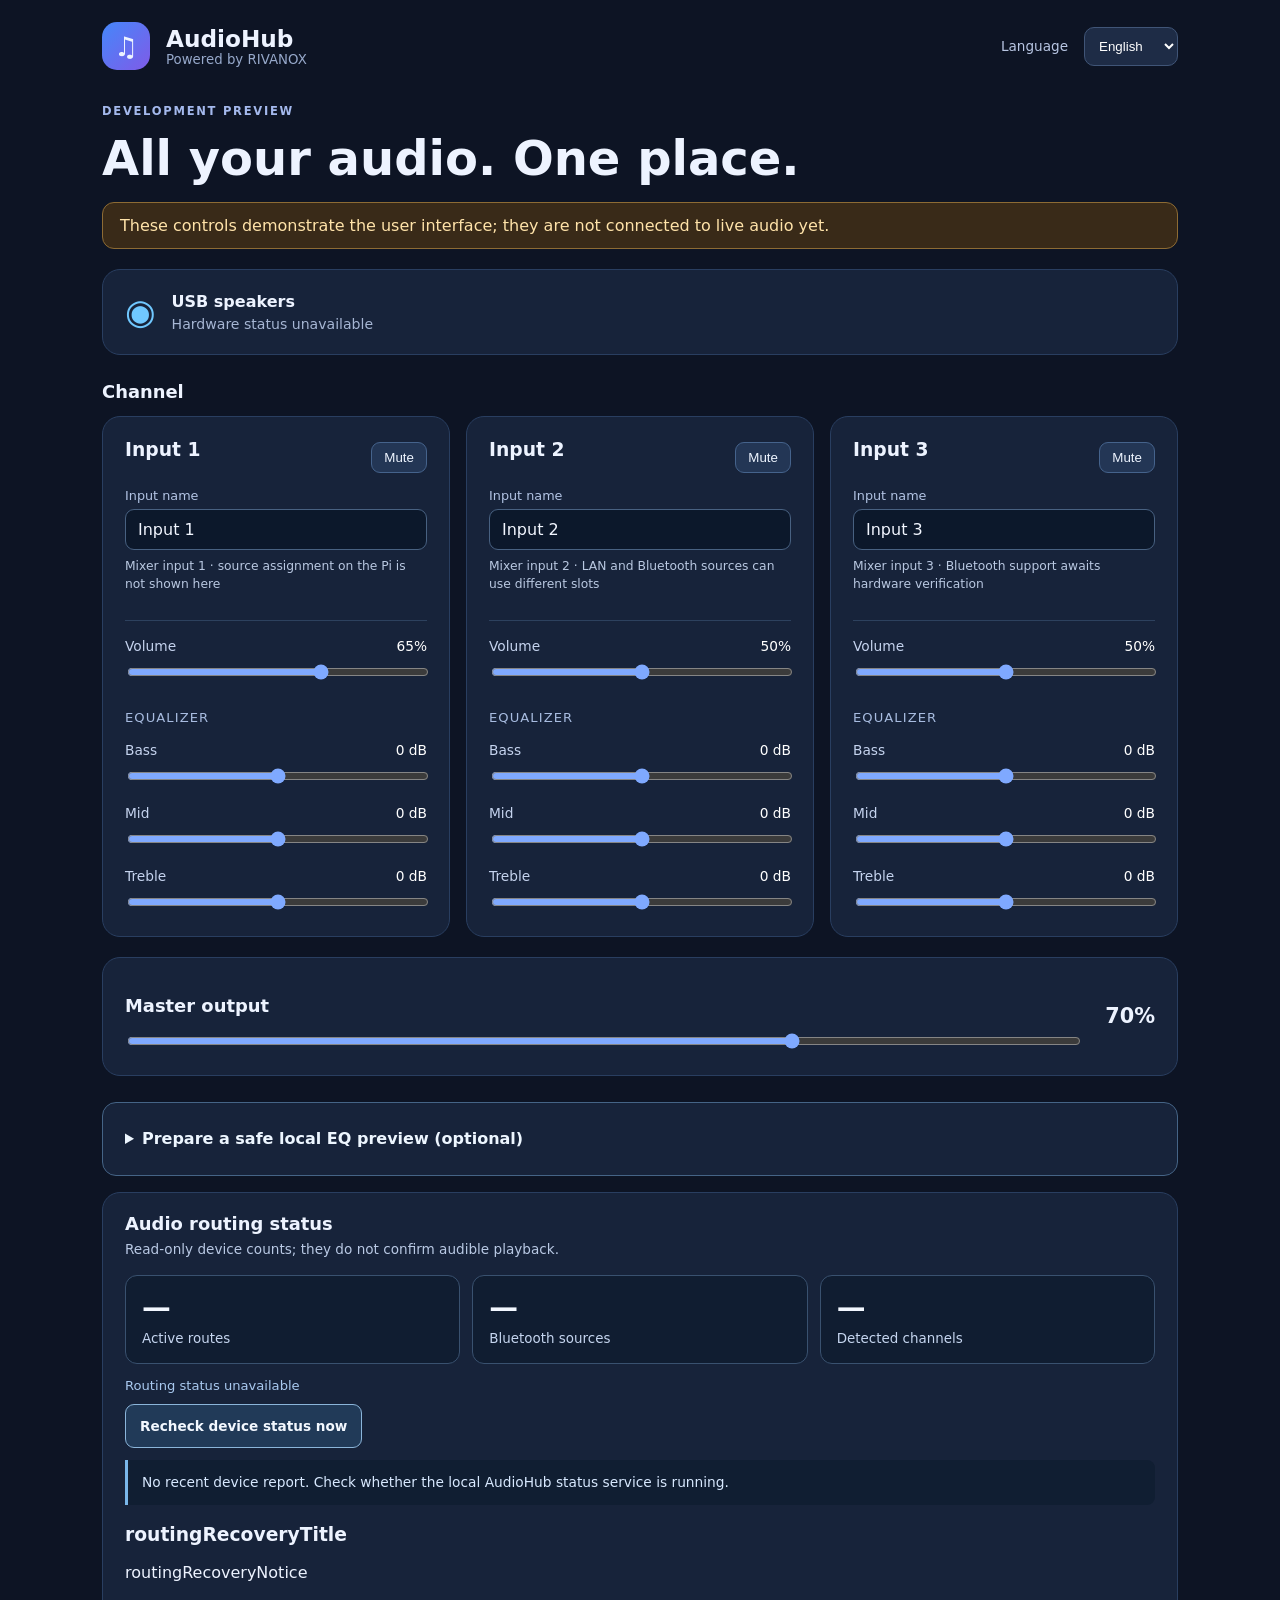
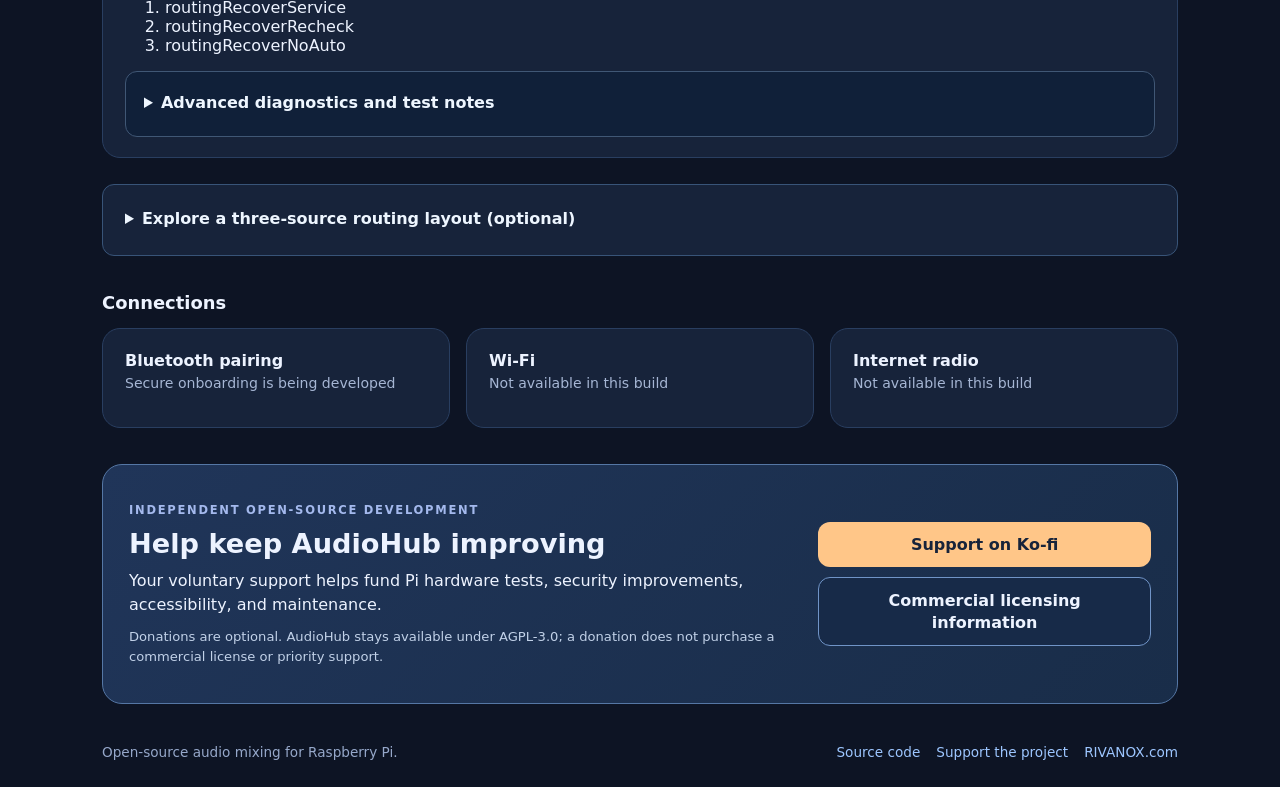
==== commit 6e1cf0ff: "feat(web): integrate accessible three-step recovery checklist beneath existing routing diagnosis" ====
--- a/web/index.html
+++ b/web/index.html
@@ -46,9 +46,9 @@
         <div class="eq-guide-actions">
           <button type="button" id="eq-guide-copy-preview" data-t="eqGuideCopyPreview">Copy preview command</button>
         </div>
-        <label for="eq-guide-compare-command" data-t="eqGuideCompareLabel">2. Read saved versus staged EQ status at the Pi</label>
-        <textarea id="eq-guide-compare-command" readonly rows="2" spellcheck="false" aria-describedby="eq-guide-note eq-guide-compare-note">PYTHONPATH=/opt/audiohub/src python3 -m audiohub.eq_setup --compare-staged --format text</textarea>
-        <p id="eq-guide-compare-note" data-t="eqGuideCompareNotice">Even a matching on-disk stage does not prove it is loaded or audible. Saving and staging require separate owner-local confirmation; neither happens here.</p>
+        <label for="eq-guide-compare-command" data-t="eqGuideCompareLabel">2. Check saved EQ shapes and on-disk stage in one Pi overview</label>
+        <textarea id="eq-guide-compare-command" readonly rows="2" spellcheck="false" aria-describedby="eq-guide-note eq-guide-compare-note">PYTHONPATH=/opt/audiohub/src python3 -m audiohub.eq_setup --compare-staged --format overview</textarea>
+        <p id="eq-guide-compare-note" data-t="eqGuideCompareNotice">The overview shows saved EQ shapes (not proof of selected presets), one on-disk stage status and a calculated mix headroom factor. EQ boosts or simultaneous sources can lower the projected master gain. These are requested values only: no confirmed live PipeWire, limiter, or audible sound. No changes occur here.</p>
         <div class="eq-guide-actions">
           <button type="button" id="eq-guide-copy-compare" data-t="eqGuideCopyCompare">Copy status command</button>
           <span id="eq-guide-copy-status" role="status" aria-live="polite"></span>
@@ -86,8 +86,8 @@
           </div>
         </fieldset>
         <fieldset class="eq-guide-neutral" aria-describedby="eq-guide-neutral-note">
-          <legend data-t="eqGuideNeutralTitle">Preview a neutral (0 dB) EQ curve for one input</legend>
-          <p id="eq-guide-neutral-note" data-t="eqGuideNeutralNotice">Only a local Pi read-only preview is generated. Neutralizing EQ affects the saved three-band curve only after a separate owner approval; this browser never changes it.</p>
+          <legend data-t="eqGuideNeutralTitle">Choose a sound profile and review it at the Pi</legend>
+          <p id="eq-guide-neutral-note" data-t="eqGuideNeutralNotice">Choose Flat, Warm, Voice or Detail. Pi-local previews also estimate if added EQ boost could lower the protective master gain. These are uncalibrated starting points, not live measurements; any saving needs separate owner confirmation.</p>
           <div class="eq-guide-fields">
             <label for="eq-guide-neutral-slot"><span data-t="eqGuideNeutralSlot">Input to preview</span>
               <select id="eq-guide-neutral-slot" aria-describedby="eq-guide-neutral-note">
@@ -96,12 +96,22 @@
                 <option value="tablet" data-t="input3">Input 3</option>
               </select>
             </label>
-          </div>
+            <label for="eq-guide-preset-choice"><span data-t="eqGuidePresetChoice">Sound profile</span>
+              <select id="eq-guide-preset-choice" aria-describedby="eq-guide-neutral-note">
+                <option value="flat" data-t="eqGuidePresetFlat">Flat · 0 dB</option>
+                <option value="warm" data-t="eqGuidePresetWarm">Warm · bass emphasis</option>
+                <option value="voice" data-t="eqGuidePresetVoice">Voice · clearer mids</option>
+                <option value="detail" data-t="eqGuidePresetDetail">Detail · treble emphasis</option>
+              </select>
+            </label>
+          </div>
+          <p id="eq-guide-preset-curve" role="status" aria-live="polite" data-t="eqGuidePresetCurve">Bass 0 dB · Mid 0 dB · Treble 0 dB (example only)</p>
+          <p id="eq-guide-restore-hint" data-t="eqGuideRestoreHint">Keep the original comparison_baseline from the Pi's preview locally before trying an EQ profile. To recover the former saved three-band curve, preview restore-eq with that baseline at the Pi, review the exact changes and separately confirm a fresh revision. Never paste the private baseline into this browser. This does not reload PipeWire or prove audible sound.</p>
           <p id="eq-guide-neutral-feedback" role="status" aria-live="polite" data-t="eqGuideNeutralReady">A non-mutating preview can show the difference from the saved EQ to 0 dB.</p>
-          <label for="eq-guide-neutral-command" data-t="eqGuideNeutralCommandLabel">4. Preview neutral saved EQ at the Pi (no save or audio change)</label>
+          <label for="eq-guide-neutral-command" data-t="eqGuideNeutralCommandLabel">4. Preview selected sound profile at the Pi (no save or audio change)</label>
           <textarea id="eq-guide-neutral-command" readonly rows="2" spellcheck="false" aria-describedby="eq-guide-neutral-note eq-guide-neutral-feedback"></textarea>
           <div class="eq-guide-actions">
-            <button type="button" id="eq-guide-copy-neutral" data-t="eqGuideNeutralCopyCommand">Copy neutral-EQ preview</button>
+            <button type="button" id="eq-guide-copy-neutral" data-t="eqGuideNeutralCopyCommand">Copy sound-profile preview</button>
           </div>
         </fieldset>
       </details>
@@ -116,6 +126,11 @@
         <p class="routing-freshness" id="routing-freshness" role="status" aria-live="polite" data-t="routingPending">Waiting for first status check</p>
         <div class="routing-recheck-actions"><button type="button" id="routing-recheck" data-t="routingRecheck">Recheck device status now</button><span id="routing-recheck-status" role="status" aria-live="polite"></span></div>
         <p class="routing-diagnostic" id="routing-diagnostic" aria-live="polite" data-t="routingDiagPending">Diagnostic guidance will appear after the first status check.</p>
+        <section class="routing-recovery" id="routing-recovery" aria-labelledby="routing-recovery-title" aria-describedby="routing-recovery-note">
+          <h3 id="routing-recovery-title" data-t="routingRecoveryTitle">What to check next</h3>
+          <p id="routing-recovery-note" data-t="routingRecoveryNotice">Manual, read-only guidance based on recent anonymous counters. These steps do not pair devices, fix a connection automatically or verify audible playback. After each physical check, use Recheck device status above.</p>
+          <ol id="routing-recovery-steps" aria-live="polite"><li data-t="routingRecoverWait">Wait for the first status check.</li></ol>
+        </section>
         <details class="routing-tools-panel" id="routing-tools-panel">
           <summary data-t="routingToolsTitle">Advanced diagnostics and test notes</summary>
           <p class="routing-tools-note" data-t="routingToolsNote">Optional local test notes, sanitized history, JSON export and comparison. These do not prove audible sound or authorize a release.</p>
--- a/web/styles.css
+++ b/web/styles.css
@@ -193,3 +193,23 @@
 #eq-guide-transfer-feedback[data-invalid="true"]{color:#ffcece}
 #eq-guide-transfer-command:focus-visible{outline:3px solid #d8a1ff;outline-offset:2px}
 @media(max-width:740px){.eq-guide-transfer .eq-guide-fields{grid-template-columns:minmax(0,1fr)}.eq-guide-transfer{padding:12px}}
+
+/* Optional EQ neutral preview is a browser-only Pi-terminal helper. */
+.eq-guide-neutral{min-width:0;margin:18px 0 0;padding:16px;border:1px solid #4b6c91;border-radius:10px}
+.eq-guide-neutral legend{padding:0 6px;font-size:.93rem;font-weight:700;color:#e7f3ff}
+.eq-guide-neutral>p{color:#c8d9ed;font-size:.85rem;line-height:1.55;margin:10px 0 15px}
+.eq-guide-neutral .eq-guide-fields label{min-width:0}
+.eq-guide-neutral .eq-guide-fields select{min-width:0;max-width:100%}
+.eq-guide-neutral>label{display:block;margin:12px 0 8px;font-size:.87rem;font-weight:600;color:#ecf5ff}
+#eq-guide-neutral-command{box-sizing:border-box;display:block;width:100%;max-width:100%;min-height:80px;padding:12px;border-radius:8px;border:1px solid #729cc3;background:#102039;color:#f3f8ff;font:.79rem/1.5 ui-monospace,SFMono-Regular,Consolas,monospace;resize:vertical;overflow-wrap:anywhere}
+#eq-guide-neutral-feedback[data-invalid="true"]{color:#ffcece}
+#eq-guide-neutral-command:focus-visible{outline:3px solid #d8a1ff;outline-offset:2px}
+@media(max-width:560px){.eq-guide-neutral{padding:12px}.eq-guide-neutral .eq-guide-fields label,.eq-guide-neutral .eq-guide-fields select{width:100%}}
+
+/* Four sound starting points reuse the existing EQ preview instead of another panel. */
+.eq-guide-neutral .eq-guide-fields{display:grid;grid-template-columns:repeat(2,minmax(0,1fr));gap:12px}
+.eq-guide-neutral .eq-guide-fields label{min-width:0}
+.eq-guide-neutral .eq-guide-fields select{width:100%;min-width:0}
+#eq-guide-preset-curve{margin:14px 0 10px;padding:10px 12px;font-size:.87rem;line-height:1.55;color:#e9f4ff;border-left:2px solid #a9c3df;background:rgba(129,164,205,.08);overflow-wrap:anywhere}
+#eq-guide-preset-choice:focus-visible{outline:3px solid #d8a1ff;outline-offset:2px}
+@media(max-width:740px){.eq-guide-neutral .eq-guide-fields{grid-template-columns:minmax(0,1fr)}}
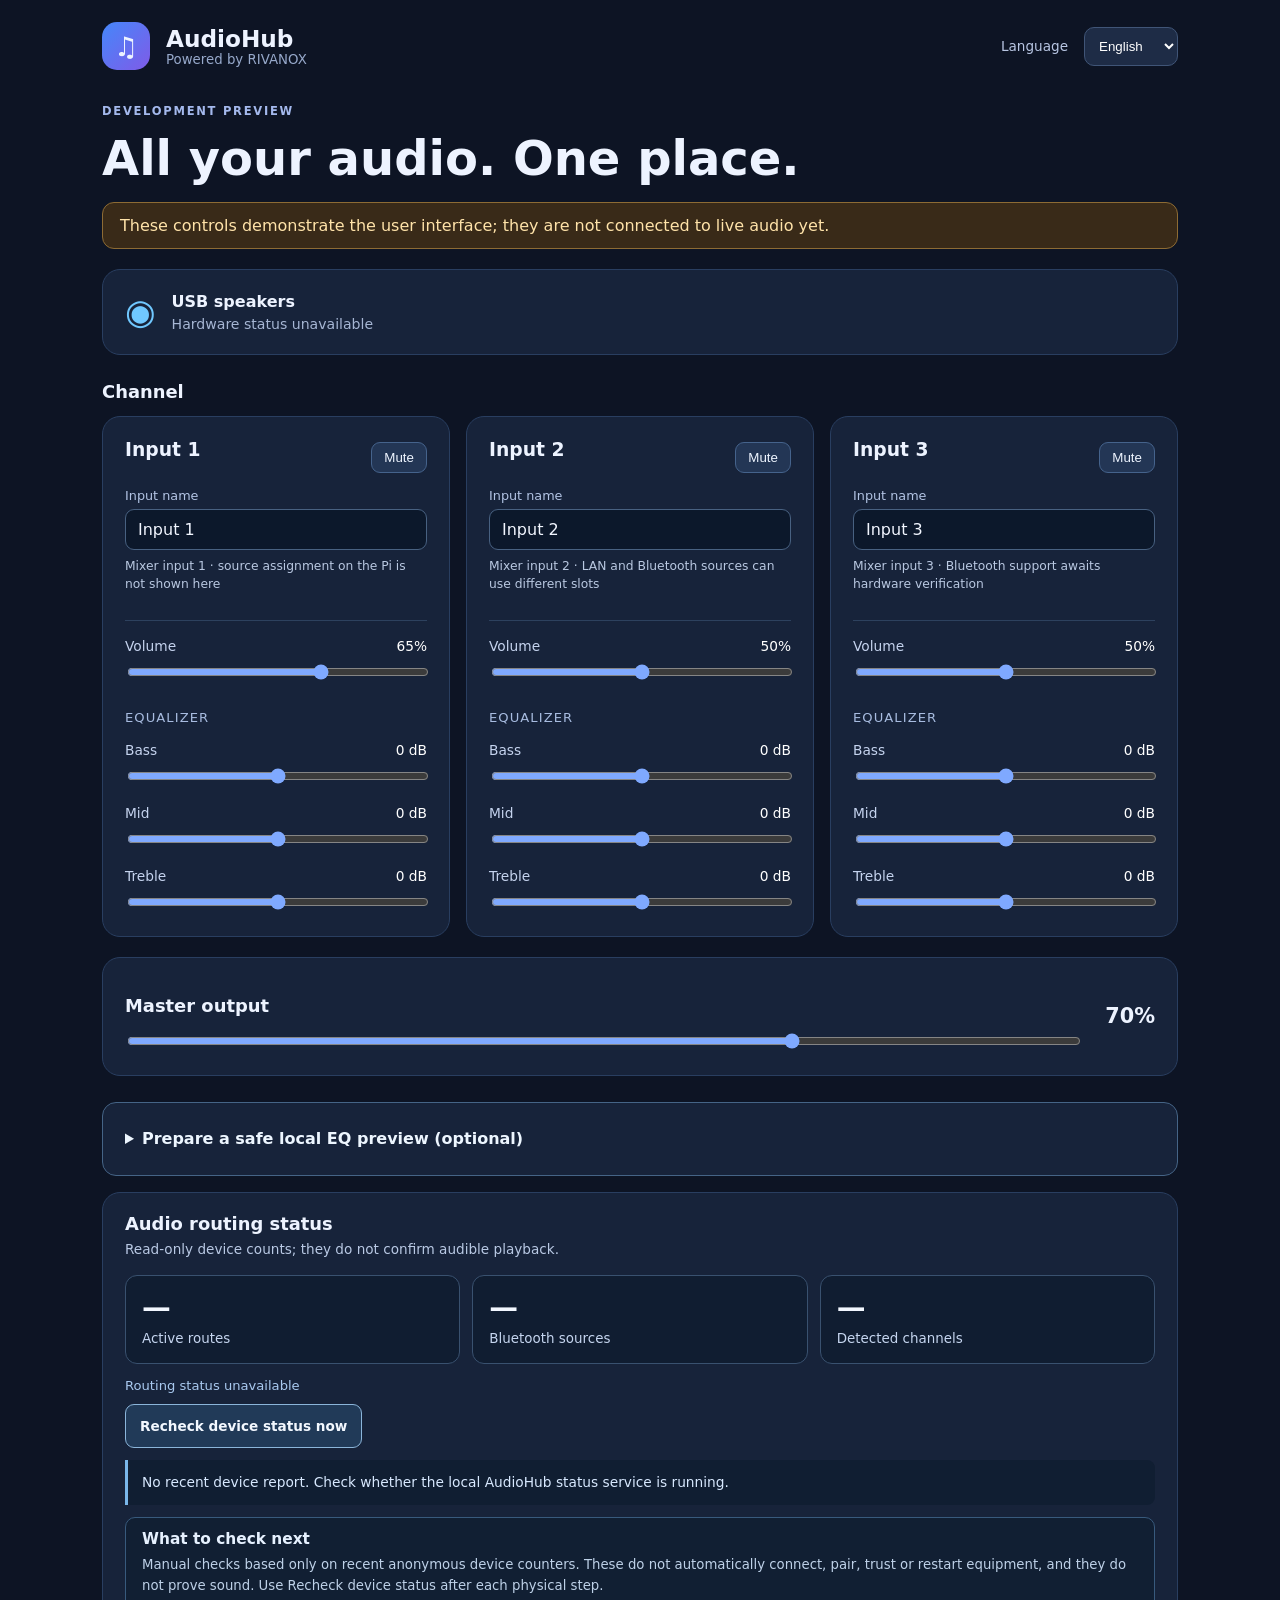
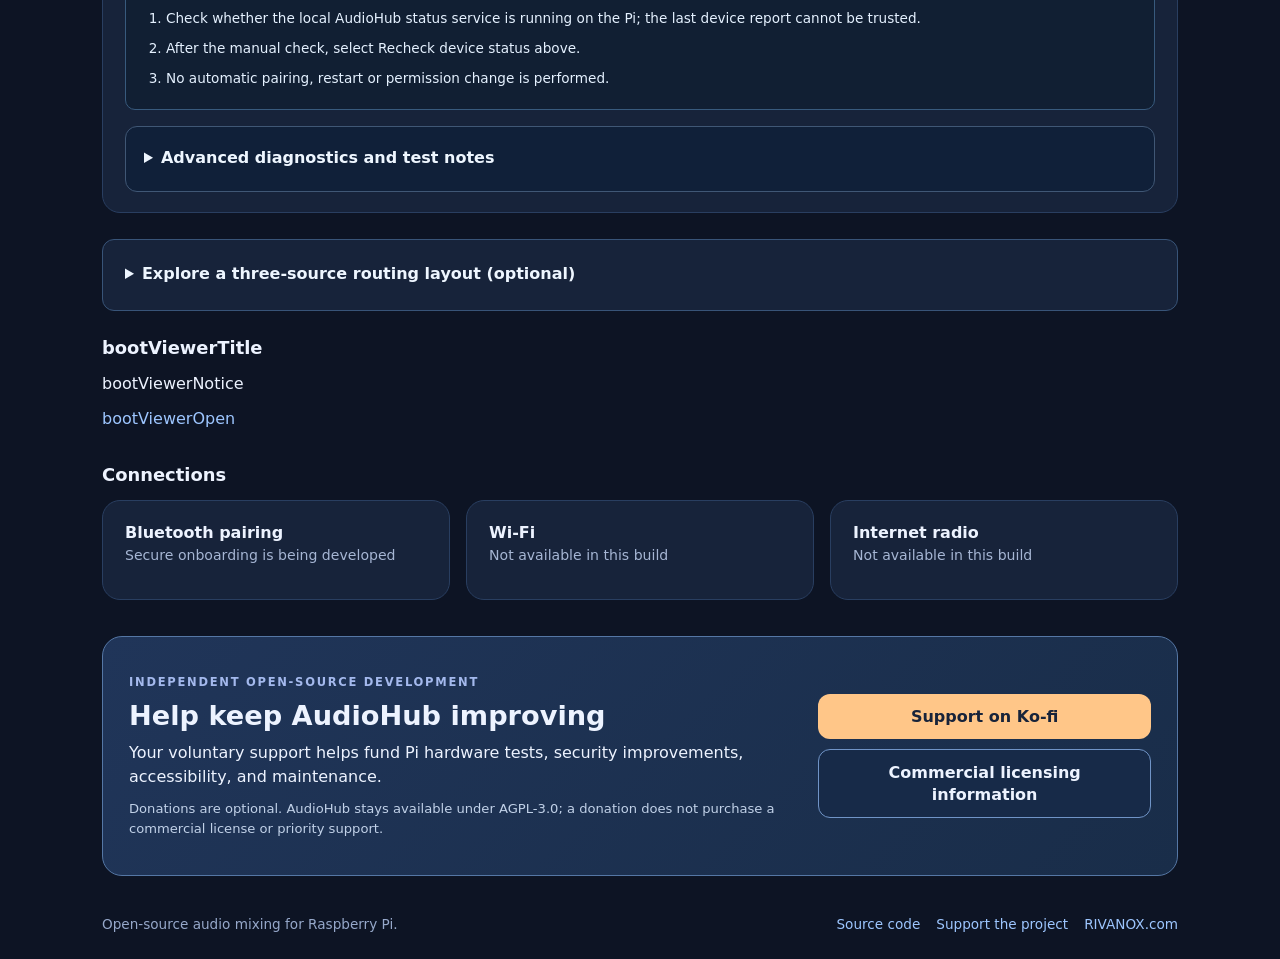
==== commit 37b2efb1: "feat(ux): discoverable Bluetooth first-use report viewer from AudioHub UI" ====
--- a/web/index.html
+++ b/web/index.html
@@ -274,6 +274,11 @@
         <p class="routing-plan-scope" data-t="routingPlanScope">The real Pi route policy is private and unavailable to this page. Source assignments still require an authorized local terminal, a read-only revision preview and separate confirmation. Bluetooth labels here are placeholders, not device identities.</p>
       </section>
       </details>
+      <section class="boot-viewer-entry" aria-labelledby="boot-viewer-entry-title">
+        <h2 id="boot-viewer-entry-title" data-t="bootViewerTitle">Understand a headless first-boot SD report</h2>
+        <p data-t="bootViewerNotice">Open an SD-card diagnostic privately in a standalone offline viewer. Nothing is uploaded, paired or changed. This does not prove device ownership or sound.</p>
+        <a class="boot-viewer-link" href="./boot-report-viewer.html" data-t="bootViewerOpen">Open SD boot report viewer</a>
+      </section>
       <section class="extra"><h2 data-t="connection">Connections</h2><div class="grid small"><div class="tile"><strong data-t="bluetooth">Bluetooth pairing</strong><p data-t="security">Secure onboarding is being developed</p></div><div class="tile"><strong data-t="wifi">Wi-Fi</strong><p data-t="notAvailable">Not available in this build</p></div><div class="tile"><strong data-t="radio">Internet radio</strong><p data-t="notAvailable">Not available in this build</p></div></div></section>
       <section class="support-feature" aria-labelledby="support-feature-title">
         <div class="support-feature-copy">
--- a/web/styles.css
+++ b/web/styles.css
@@ -33,6 +33,15 @@
 
 /* Operator hints are read-only suggestions, never hardware acceptance results. */
 .routing-diagnostic{margin:12px 0 0;padding:12px 14px;border-left:3px solid #79b6e9;border-radius:0 8px 8px 0;background:#101e32;color:#d8e9ff;font-size:.86rem;line-height:1.55}
+
+/* The existing status section now provides bounded, manual next steps.
+   No new device controls, no Bluetooth pairing, no automatic reconnection. */
+.routing-recovery{margin:12px 0 0;padding:12px 16px;background:#111f33;border:1px solid #385a7d;border-radius:10px}
+.routing-recovery h3{font-size:.96rem;color:#e6f1ff;margin:0 0 7px}
+.routing-recovery p{font-size:.83rem;line-height:1.55;color:#bed1e8;margin:0 0 8px}
+.routing-recovery ol{padding-left:24px;margin:8px 0 4px;color:#e5f1ff;font-size:.85rem;line-height:1.6}
+.routing-recovery li{padding:4px 0;overflow-wrap:anywhere}
+@media(max-width:560px){.routing-recovery{padding:12px}}
 
 /* Explicit, user-initiated export of redacted local read-only status only. */
 .routing-export-actions{display:flex;flex-wrap:wrap;align-items:center;gap:12px;margin-top:16px}
